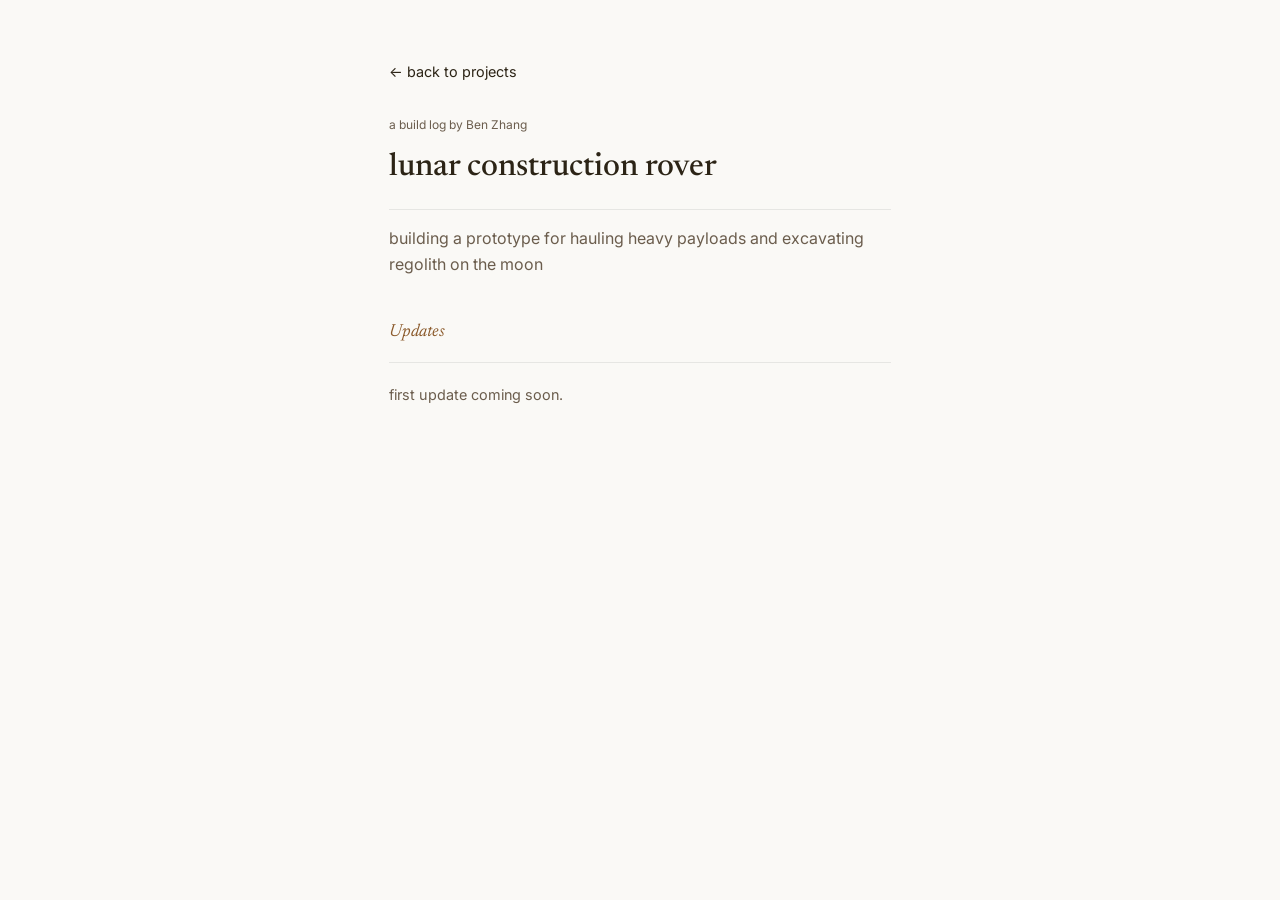
==== lunar-construction-rover/index.html @ 7df46fa9 "Add lunar construction rover project and build log" ====
<!DOCTYPE html>
<html lang="en">
<head>
    <meta charset="utf-8">
    <meta name="viewport" content="width=device-width, initial-scale=1">
    <meta name="description" content="Building a prototype for hauling heavy payloads and excavating regolith on the moon. Project updates by Ben Zhang.">
    <title>Lunar Construction Rover — Ben Zhang</title>
    <link rel="preconnect" href="https://fonts.googleapis.com">
    <link rel="preconnect" href="https://fonts.gstatic.com" crossorigin>
    <link href="https://fonts.googleapis.com/css2?family=Inter:wght@400;500;600&family=Newsreader:ital,wght@0,400;0,500;1,400&display=swap" rel="stylesheet">
    <link rel="stylesheet" href="../css/styles.css">
</head>
<body>
    <main class="page">
        <nav class="links back-link" aria-label="Back to homepage">
            <a href="../#projects">&larr; back to projects</a>
        </nav>

        <header class="header">
            <p class="project-label">a build log by Ben Zhang</p>
            <div class="header-top">
                <h1>lunar construction rover</h1>
            </div>
            <p class="intro">building a prototype for hauling heavy payloads and excavating regolith on the moon</p>
        </header>

        <section class="build-log" aria-labelledby="updates-heading">
            <h2 id="updates-heading">Updates</h2>

            <!-- Add new posts here, newest first. See README.md for instructions.
            <article class="log-entry" id="your-update-slug">
                <time datetime="YYYY-MM-DD">Month D, YYYY</time>
                <h3><a href="#your-update-slug">Your update title</a></h3>
                <div class="log-content">
                    <p>Write your update here.</p>
                    <figure>
                        <img src="../images/rover/your-photo.jpg" alt="Describe the photo" loading="lazy">
                        <figcaption>Add an optional caption.</figcaption>
                    </figure>
                </div>
            </article>
            -->

            <!-- Remove this empty state when publishing the first update. -->
            <p class="log-empty">first update coming soon.</p>
        </section>
    </main>
</body>
</html>
---- css/styles.css ----
:root {
    --bg: #faf9f6;
    --text: #2c2416;
    --text-muted: #6b5d4d;
    --accent: #8b5a2b;
    --border: rgba(0, 0, 0, 0.08);
}

* {
    margin: 0;
    padding: 0;
    box-sizing: border-box;
}

body {
    font-family: 'Inter', -apple-system, sans-serif;
    background: var(--bg);
    color: var(--text);
    line-height: 1.6;
    -webkit-font-smoothing: antialiased;
}

.page {
    max-width: 550px;
    margin: 0 auto;
    padding: 60px 24px 80px;
}

/* Header */
.header {
    margin-bottom: 40px;
}

.header-top {
    display: flex;
    justify-content: space-between;
    align-items: baseline;
    margin-bottom: 16px;
    padding-bottom: 16px;
    border-bottom: 1px solid var(--border);
}

.header-top h1 {
    font-family: 'Newsreader', Georgia, serif;
    font-size: 2rem;
    font-weight: 500;
}

.age-display {
    font-size: 0.75rem;
    color: var(--text-muted);
    font-variant-numeric: tabular-nums;
}

.intro {
    color: var(--text-muted);
    margin-bottom: 20px;
    line-height: 1.6;
}

.links {
    display: flex;
    gap: 20px;
}

.links a {
    color: var(--text);
    text-decoration: none;
    font-size: 0.9rem;
    transition: color 0.2s;
}

.links a:hover {
    color: var(--accent);
}

/* Projects */
.projects {
    margin-bottom: 24px;
}

.projects h2,
.build-log > h2 {
    font-family: 'Newsreader', Georgia, serif;
    font-size: 1.1rem;
    font-weight: 400;
    font-style: italic;
    color: var(--accent);
    margin-bottom: 16px;
}

.project-list {
    list-style: none;
}

.project-list li {
    margin-bottom: 14px;
    padding-bottom: 14px;
    border-bottom: 1px solid rgba(0, 0, 0, 0.05);
}

.project-list li:last-child {
    border-bottom: none;
    margin-bottom: 0;
    padding-bottom: 0;
}

.project-list a {
    color: var(--text);
    text-decoration: none;
    font-weight: 500;
    display: block;
    margin-bottom: 4px;
    transition: color 0.2s;
}

.project-list a:hover {
    color: var(--accent);
}

.project-list span {
    font-size: 0.85rem;
    color: var(--text-muted);
}

.projects-expanded {
    max-height: 0;
    overflow: hidden;
    transition: max-height 0.4s ease;
}

.projects-expanded .project-list {
    margin-top: 0;
}

.projects-expanded .project-list li:first-child {
    padding-top: 14px;
    border-top: 1px solid rgba(0, 0, 0, 0.05);
}

.see-more {
    display: inline-block;
    margin-top: 12px;
    font-size: 0.9rem;
    color: var(--accent);
    text-decoration: none;
    transition: color 0.2s;
    background: none;
    border: none;
    padding: 0;
    cursor: pointer;
    font-family: inherit;
}

.see-more:hover {
    color: var(--text);
}

/* Lunar construction rover build log */
.back-link {
    margin-bottom: 32px;
}

.project-label {
    margin-bottom: 8px;
    font-size: 0.75rem;
    color: var(--text-muted);
}

.log-empty {
    color: var(--text-muted);
    font-size: 0.9rem;
    padding: 20px 0;
    border-top: 1px solid var(--border);
}

.log-entry {
    padding: 24px 0 32px;
    border-top: 1px solid var(--border);
    scroll-margin-top: 24px;
}

.log-entry time {
    font-size: 0.75rem;
    color: var(--text-muted);
}

.log-entry h3 {
    font-family: 'Newsreader', Georgia, serif;
    font-size: 1.5rem;
    font-weight: 500;
    line-height: 1.3;
    margin: 8px 0 16px;
}

.log-entry h3 a {
    color: inherit;
    text-decoration: none;
}

.log-entry h3 a:hover {
    color: var(--accent);
}

.log-content {
    overflow-wrap: anywhere;
}

.log-content > * + * {
    margin-top: 16px;
}

.log-content a {
    color: var(--accent);
    text-underline-offset: 3px;
}

.log-content ul,
.log-content ol {
    padding-left: 24px;
}

.log-content img,
.log-content video {
    display: block;
    max-width: 100%;
    height: auto;
    border-radius: 4px;
}

.log-content figcaption {
    margin-top: 8px;
    font-size: 0.8rem;
    color: var(--text-muted);
}

/* Responsive */
@media (max-width: 480px) {
    .page {
        padding: 40px 20px 60px;
    }

    .header-top {
        flex-direction: column;
        align-items: flex-start;
        gap: 4px;
    }

    .header-top h1 {
        font-size: 1.5rem;
    }

    .age-display {
        font-size: 0.9rem;
    }
}
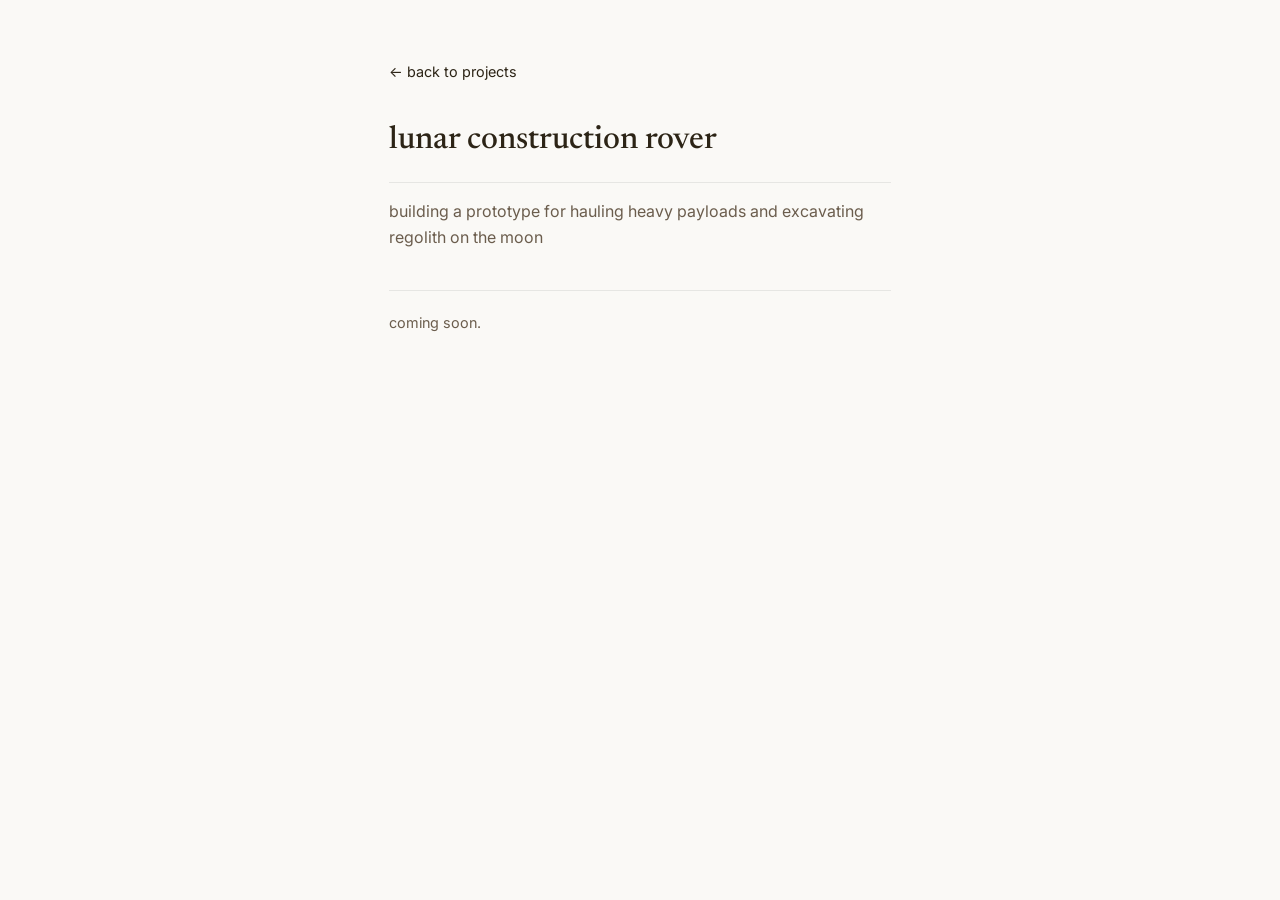
==== commit 8ac1c04b: "Simplify rover page to coming soon placeholder" ====
--- a/lunar-construction-rover/index.html
+++ b/lunar-construction-rover/index.html
@@ -3,7 +3,7 @@
 <head>
     <meta charset="utf-8">
     <meta name="viewport" content="width=device-width, initial-scale=1">
-    <meta name="description" content="Building a prototype for hauling heavy payloads and excavating regolith on the moon. Project updates by Ben Zhang.">
+    <meta name="description" content="Building a prototype for hauling heavy payloads and excavating regolith on the moon.">
     <title>Lunar Construction Rover — Ben Zhang</title>
     <link rel="preconnect" href="https://fonts.googleapis.com">
     <link rel="preconnect" href="https://fonts.gstatic.com" crossorigin>
@@ -17,33 +17,13 @@
         </nav>
 
         <header class="header">
-            <p class="project-label">a build log by Ben Zhang</p>
             <div class="header-top">
                 <h1>lunar construction rover</h1>
             </div>
             <p class="intro">building a prototype for hauling heavy payloads and excavating regolith on the moon</p>
         </header>
 
-        <section class="build-log" aria-labelledby="updates-heading">
-            <h2 id="updates-heading">Updates</h2>
-
-            <!-- Add new posts here, newest first. See README.md for instructions.
-            <article class="log-entry" id="your-update-slug">
-                <time datetime="YYYY-MM-DD">Month D, YYYY</time>
-                <h3><a href="#your-update-slug">Your update title</a></h3>
-                <div class="log-content">
-                    <p>Write your update here.</p>
-                    <figure>
-                        <img src="../images/rover/your-photo.jpg" alt="Describe the photo" loading="lazy">
-                        <figcaption>Add an optional caption.</figcaption>
-                    </figure>
-                </div>
-            </article>
-            -->
-
-            <!-- Remove this empty state when publishing the first update. -->
-            <p class="log-empty">first update coming soon.</p>
-        </section>
+        <p class="coming-soon">coming soon.</p>
     </main>
 </body>
 </html>
--- a/css/styles.css
+++ b/css/styles.css
@@ -79,8 +79,7 @@
     margin-bottom: 24px;
 }
 
-.projects h2,
-.build-log > h2 {
+.projects h2 {
     font-family: 'Newsreader', Georgia, serif;
     font-size: 1.1rem;
     font-weight: 400;
@@ -156,82 +155,16 @@
     color: var(--text);
 }
 
-/* Lunar construction rover build log */
+/* Project page */
 .back-link {
     margin-bottom: 32px;
 }
 
-.project-label {
-    margin-bottom: 8px;
-    font-size: 0.75rem;
-    color: var(--text-muted);
-}
-
-.log-empty {
+.coming-soon {
     color: var(--text-muted);
     font-size: 0.9rem;
     padding: 20px 0;
     border-top: 1px solid var(--border);
-}
-
-.log-entry {
-    padding: 24px 0 32px;
-    border-top: 1px solid var(--border);
-    scroll-margin-top: 24px;
-}
-
-.log-entry time {
-    font-size: 0.75rem;
-    color: var(--text-muted);
-}
-
-.log-entry h3 {
-    font-family: 'Newsreader', Georgia, serif;
-    font-size: 1.5rem;
-    font-weight: 500;
-    line-height: 1.3;
-    margin: 8px 0 16px;
-}
-
-.log-entry h3 a {
-    color: inherit;
-    text-decoration: none;
-}
-
-.log-entry h3 a:hover {
-    color: var(--accent);
-}
-
-.log-content {
-    overflow-wrap: anywhere;
-}
-
-.log-content > * + * {
-    margin-top: 16px;
-}
-
-.log-content a {
-    color: var(--accent);
-    text-underline-offset: 3px;
-}
-
-.log-content ul,
-.log-content ol {
-    padding-left: 24px;
-}
-
-.log-content img,
-.log-content video {
-    display: block;
-    max-width: 100%;
-    height: auto;
-    border-radius: 4px;
-}
-
-.log-content figcaption {
-    margin-top: 8px;
-    font-size: 0.8rem;
-    color: var(--text-muted);
 }
 
 /* Responsive */
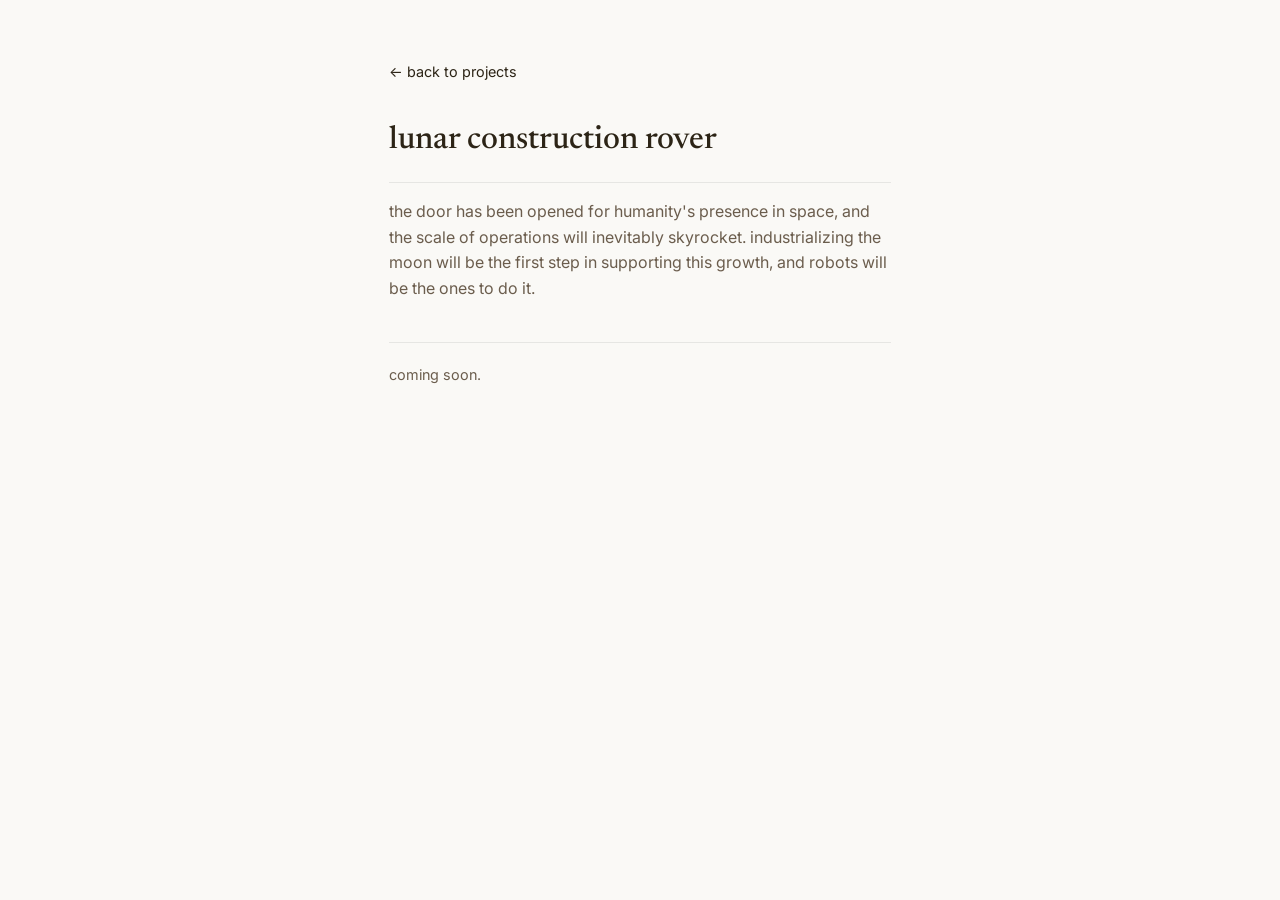
==== commit ec0a3115: "Update introduction paragraph in index.html" ====
--- a/lunar-construction-rover/index.html
+++ b/lunar-construction-rover/index.html
@@ -20,7 +20,7 @@
             <div class="header-top">
                 <h1>lunar construction rover</h1>
             </div>
-            <p class="intro">building a prototype for hauling heavy payloads and excavating regolith on the moon</p>
+            <p class="intro">the door has been opened for humanity's presence in space, and the scale of operations will inevitably skyrocket. industrializing the moon will be the first step in supporting this growth, and robots will be the ones to do it.</p>
         </header>
 
         <p class="coming-soon">coming soon.</p>
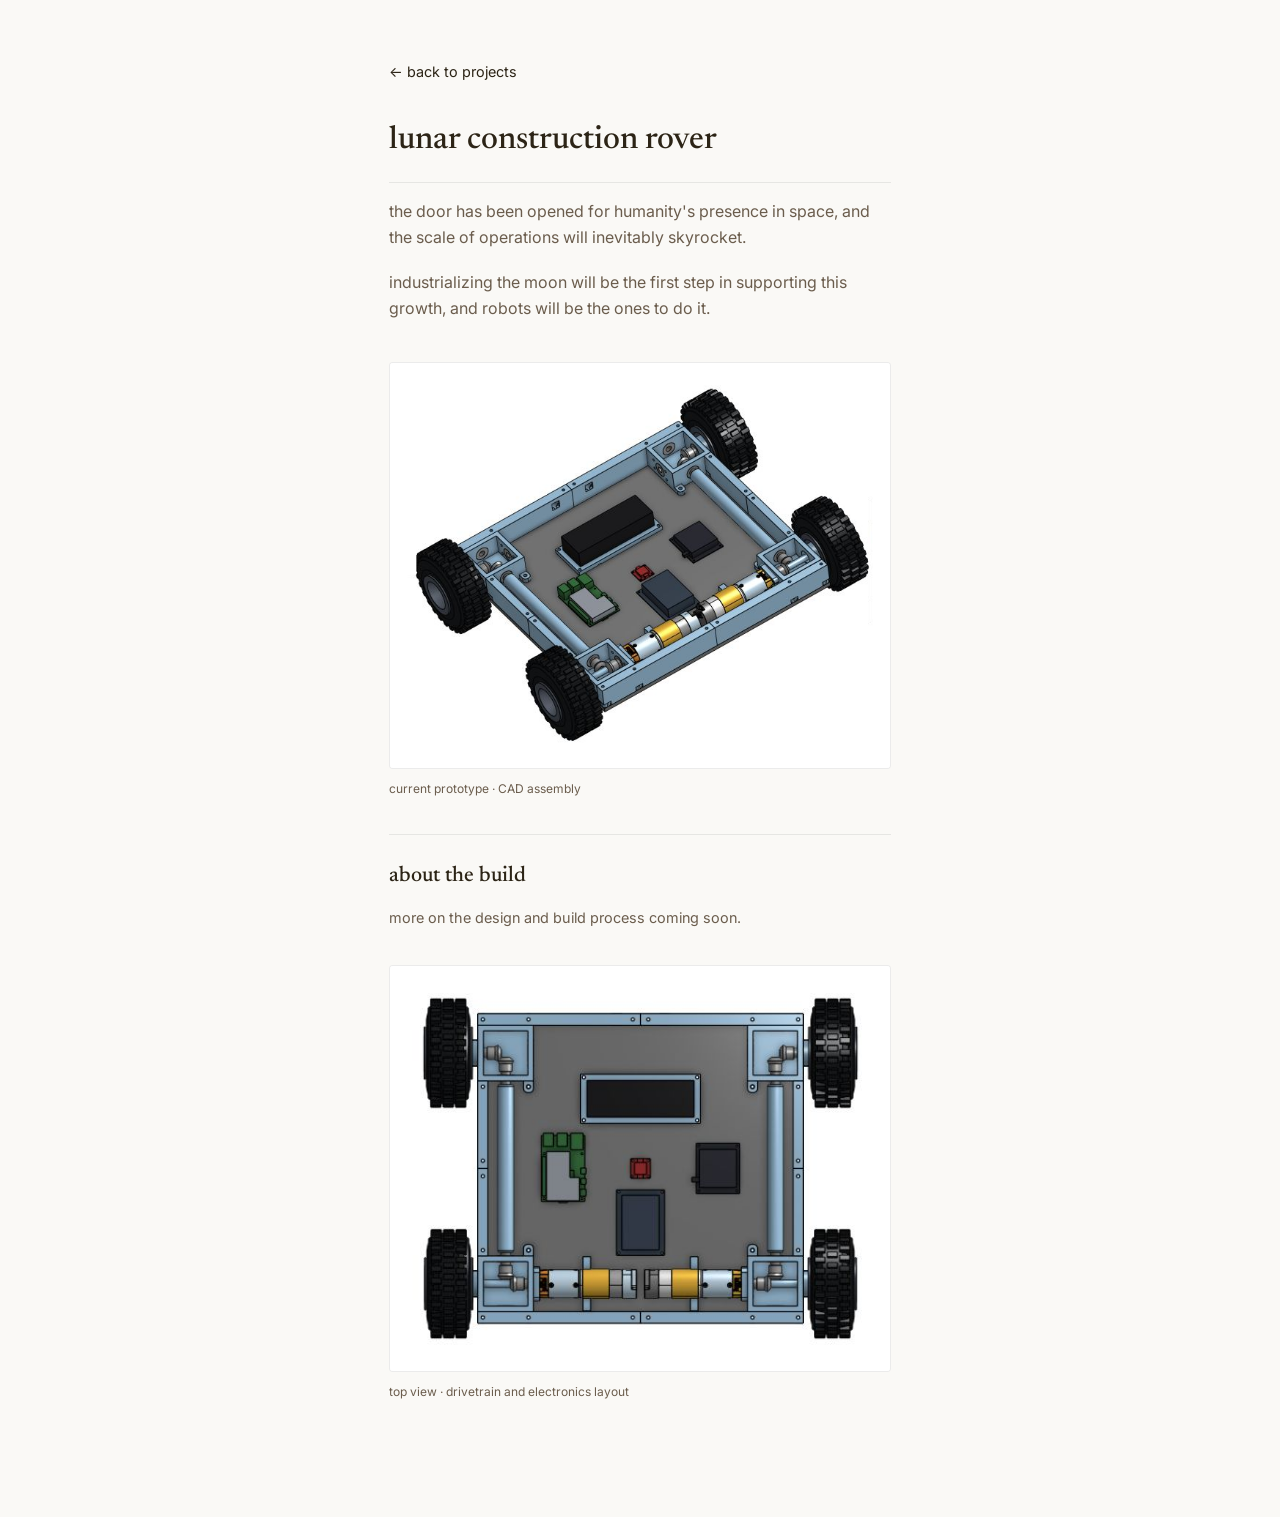
==== commit 8dfc00d7: "Add rover CAD gallery and write-up section" ====
--- a/lunar-construction-rover/index.html
+++ b/lunar-construction-rover/index.html
@@ -20,10 +20,35 @@
             <div class="header-top">
                 <h1>lunar construction rover</h1>
             </div>
-            <p class="intro">the door has been opened for humanity's presence in space, and the scale of operations will inevitably skyrocket. industrializing the moon will be the first step in supporting this growth, and robots will be the ones to do it.</p>
+            <p class="intro">the door has been opened for humanity's presence in space, and the scale of operations will inevitably skyrocket.</p>
+            <p class="intro">industrializing the moon will be the first step in supporting this growth, and robots will be the ones to do it.</p>
         </header>
 
-        <p class="coming-soon">coming soon.</p>
+        <figure class="project-figure">
+            <a href="../images/rover/rover-three-quarter.png" aria-label="Open full-size rover CAD image">
+                <img src="../images/rover/rover-three-quarter.png" width="682" height="553"
+                     alt="Three-quarter CAD view of the four-wheel rover, showing its chassis, drivetrain, battery, and electronics."
+                     fetchpriority="high">
+            </a>
+            <figcaption>current prototype &middot; CAD assembly</figcaption>
+        </figure>
+
+        <section class="project-writing" aria-labelledby="about-build">
+            <h2 id="about-build">about the build</h2>
+            <!-- Replace the paragraph below with your write-up. Add more <p> elements
+                 for the project goals, design decisions, fabrication, and test results.
+                 Keep untested design targets separate from measured performance. -->
+            <p class="writing-placeholder">more on the design and build process coming soon.</p>
+        </section>
+
+        <figure class="project-figure">
+            <a href="../images/rover/rover-top.png" aria-label="Open full-size rover layout image">
+                <img src="../images/rover/rover-top.png" width="534" height="433"
+                     alt="Top-down CAD view of the rover showing two motors, longitudinal driveshafts, four wheel gear housings, and the electronics layout."
+                     loading="lazy" decoding="async">
+            </a>
+            <figcaption>top view &middot; drivetrain and electronics layout</figcaption>
+        </figure>
     </main>
 </body>
 </html>
--- a/css/styles.css
+++ b/css/styles.css
@@ -167,6 +167,58 @@
     border-top: 1px solid var(--border);
 }
 
+/* Rover project images and editable write-up */
+.project-figure {
+    margin: 0 0 36px;
+}
+
+.project-figure a {
+    display: block;
+    border: 1px solid var(--border);
+    border-radius: 4px;
+    overflow: hidden;
+    background: #fff;
+}
+
+.project-figure a:focus-visible {
+    outline: 2px solid var(--accent);
+    outline-offset: 4px;
+}
+
+.project-figure img {
+    display: block;
+    width: 100%;
+    height: auto;
+}
+
+.project-figure figcaption {
+    margin-top: 10px;
+    color: var(--text-muted);
+    font-size: 0.75rem;
+}
+
+.project-writing {
+    margin-bottom: 36px;
+    padding-top: 24px;
+    border-top: 1px solid var(--border);
+}
+
+.project-writing h2 {
+    margin-bottom: 12px;
+    font-family: 'Newsreader', Georgia, serif;
+    font-size: 1.35rem;
+    font-weight: 500;
+}
+
+.project-writing p {
+    margin-bottom: 16px;
+    font-size: 0.9rem;
+}
+
+.project-writing .writing-placeholder {
+    color: var(--text-muted);
+}
+
 /* Responsive */
 @media (max-width: 480px) {
     .page {
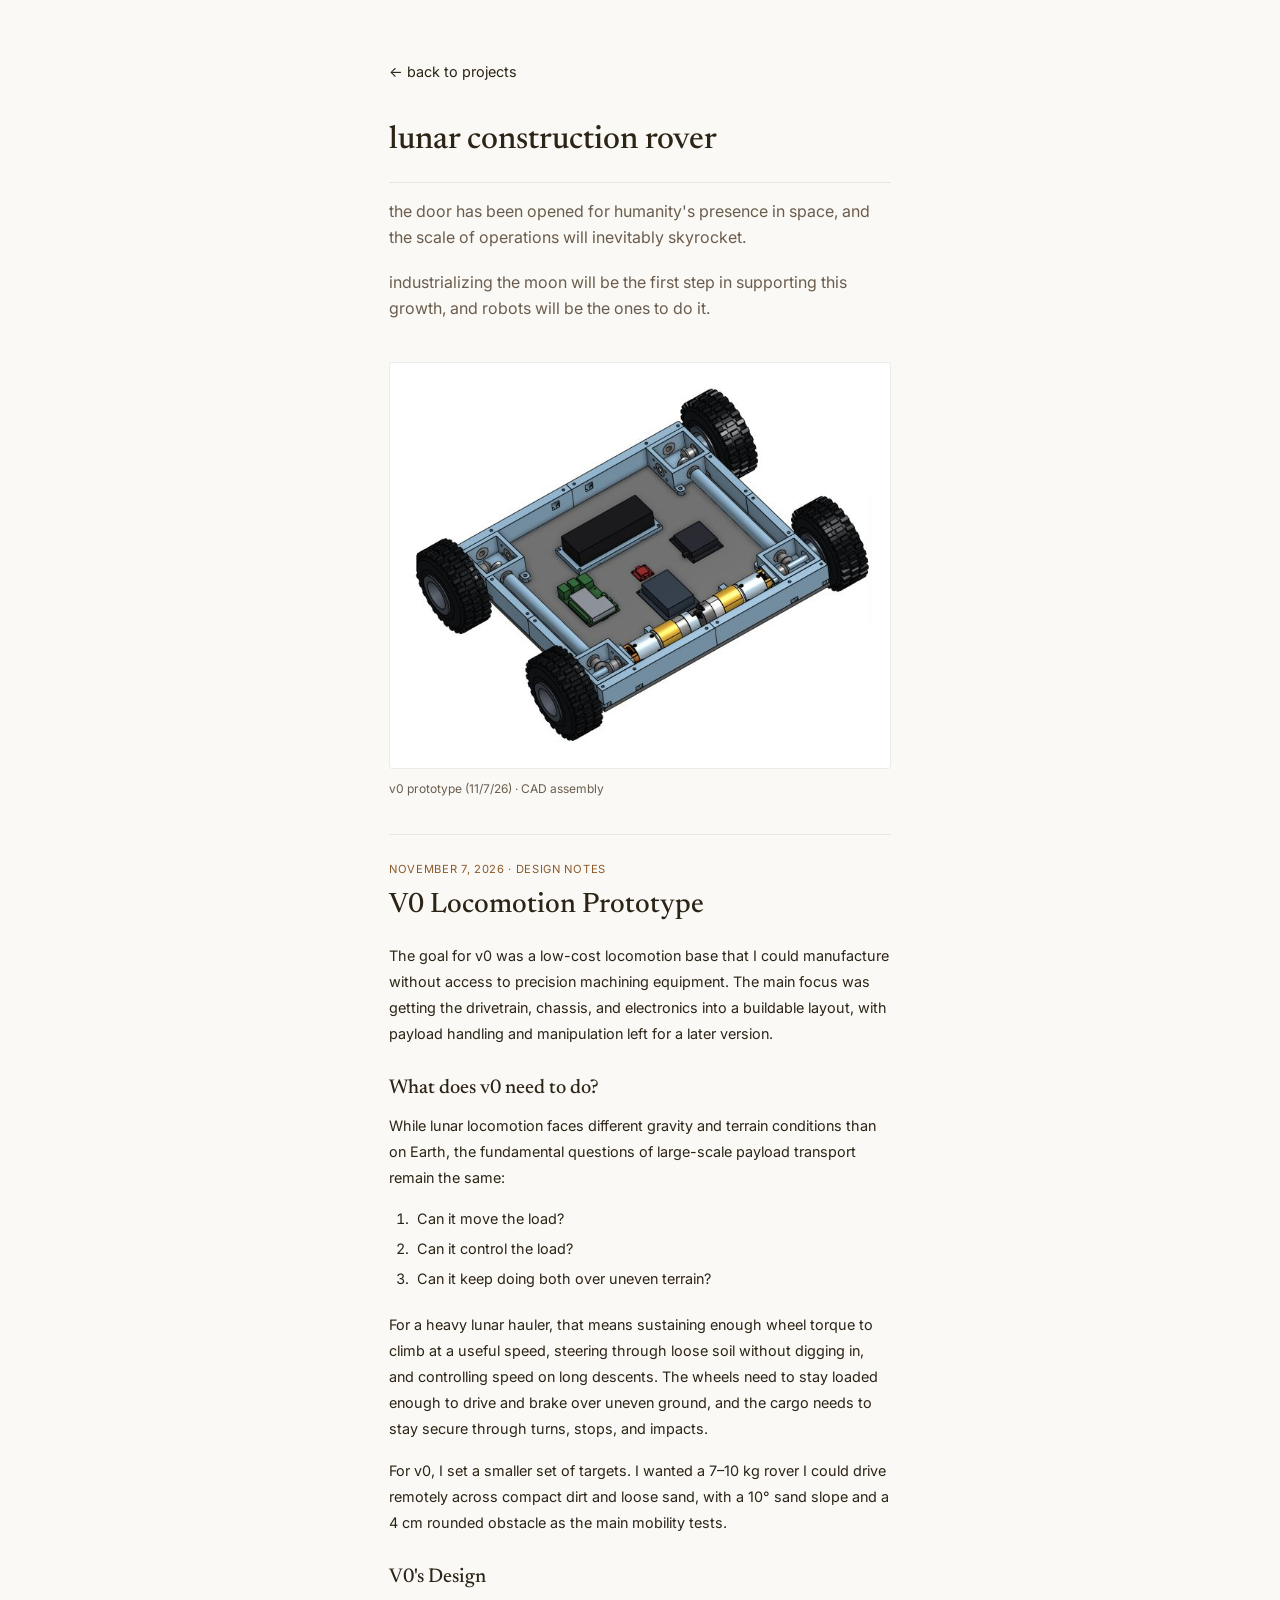
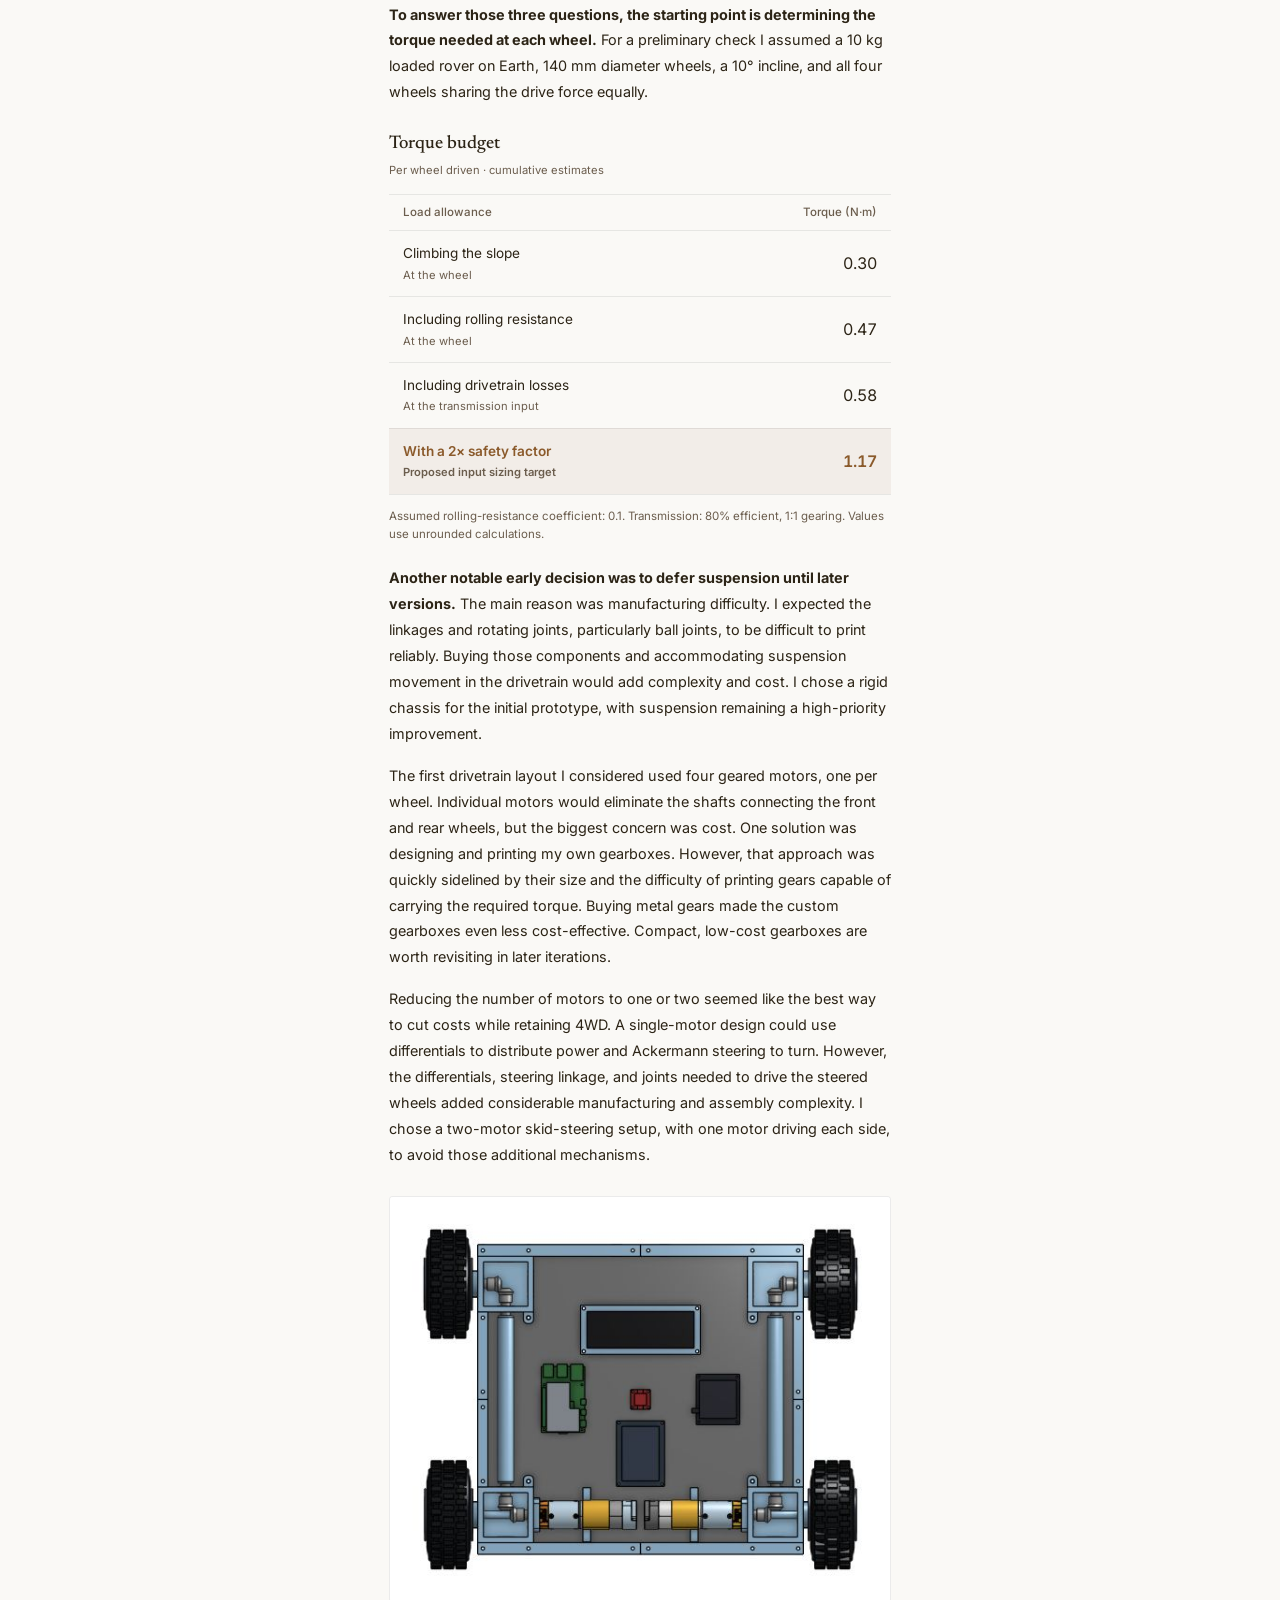
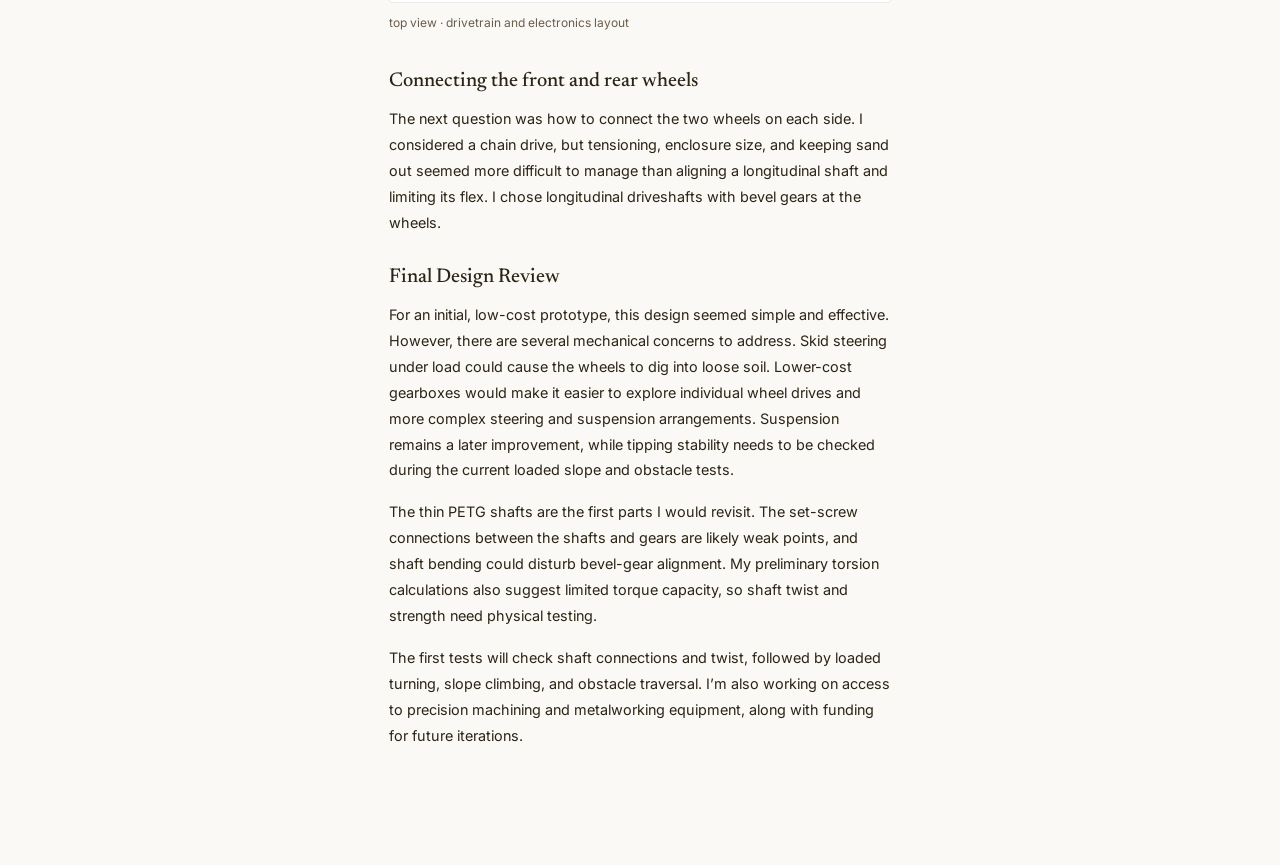
==== commit 454bd870: "update rover project" ====
--- a/lunar-construction-rover/index.html
+++ b/lunar-construction-rover/index.html
@@ -8,7 +8,7 @@
     <link rel="preconnect" href="https://fonts.googleapis.com">
     <link rel="preconnect" href="https://fonts.gstatic.com" crossorigin>
     <link href="https://fonts.googleapis.com/css2?family=Inter:wght@400;500;600&family=Newsreader:ital,wght@0,400;0,500;1,400&display=swap" rel="stylesheet">
-    <link rel="stylesheet" href="../css/styles.css">
+    <link rel="stylesheet" href="../css/styles.css?v=rover-list-1">
 </head>
 <body>
     <main class="page">
@@ -25,30 +25,64 @@
         </header>
 
         <figure class="project-figure">
-            <a href="../images/rover/rover-three-quarter.png" aria-label="Open full-size rover CAD image">
-                <img src="../images/rover/rover-three-quarter.png" width="682" height="553"
-                     alt="Three-quarter CAD view of the four-wheel rover, showing its chassis, drivetrain, battery, and electronics."
-                     fetchpriority="high">
-            </a>
-            <figcaption>current prototype &middot; CAD assembly</figcaption>
+            <img src="../images/rover/rover-three-quarter.png" width="682" height="553"
+                 alt="Three-quarter CAD view of the four-wheel rover, showing its chassis, drivetrain, battery, and electronics."
+                 fetchpriority="high">
+            <figcaption>v0 prototype (11/7/26) &middot; CAD assembly</figcaption>
         </figure>
 
         <section class="project-writing" aria-labelledby="about-build">
-            <h2 id="about-build">about the build</h2>
-            <!-- Replace the paragraph below with your write-up. Add more <p> elements
-                 for the project goals, design decisions, fabrication, and test results.
-                 Keep untested design targets separate from measured performance. -->
-            <p class="writing-placeholder">more on the design and build process coming soon.</p>
-        </section>
+            <p class="project-date"><time datetime="2026-11-07">November 7, 2026</time> &middot; Design notes</p>
+            <h2 id="about-build">V0 Locomotion Prototype</h2>
+            <p>The goal for v0 was a low-cost locomotion base that I could manufacture without access to precision machining equipment. The main focus was getting the drivetrain, chassis, and electronics into a buildable layout, with payload handling and manipulation left for a later version.</p>
 
-        <figure class="project-figure">
-            <a href="../images/rover/rover-top.png" aria-label="Open full-size rover layout image">
+            <h3>What does v0 need to do?</h3>
+            <p>While lunar locomotion faces different gravity and terrain conditions than on Earth, the fundamental questions of large-scale payload transport remain the same:</p>
+            <ol class="design-questions">
+                <li>Can it move the load?</li>
+                <li>Can it control the load?</li>
+                <li>Can it keep doing both over uneven terrain?</li>
+            </ol>
+            <p>For a heavy lunar hauler, that means sustaining enough wheel torque to climb at a useful speed, steering through loose soil without digging in, and controlling speed on long descents. The wheels need to stay loaded enough to drive and brake over uneven ground, and the cargo needs to stay secure through turns, stops, and impacts.</p>
+            <p>For v0, I set a smaller set of targets. I wanted a 7–10 kg rover I could drive remotely across compact dirt and loose sand, with a 10° sand slope and a 4 cm rounded obstacle as the main mobility tests.</p>
+
+            <h3>V0's Design</h3>
+            <p><strong>To answer those three questions, the starting point is determining the torque needed at each wheel.</strong>  For a preliminary check I assumed a 10 kg loaded rover on Earth, 140 mm diameter wheels, a 10° incline, and all four wheels sharing the drive force equally.</p>
+            <figure class="torque-summary" aria-labelledby="torque-caption">
+                <table class="torque-table">
+                    <caption id="torque-caption">Torque budget <span>Per wheel driven · cumulative estimates</span></caption>
+                    <thead>
+                        <tr><th scope="col">Load allowance</th><th scope="col">Torque <span>(N·m)</span></th></tr>
+                    </thead>
+                    <tbody>
+                        <tr><th scope="row">Climbing the slope<span>At the wheel</span></th><td>0.30</td></tr>
+                        <tr><th scope="row">Including rolling resistance<span>At the wheel</span></th><td>0.47</td></tr>
+                        <tr><th scope="row">Including drivetrain losses<span>At the transmission input</span></th><td>0.58</td></tr>
+                        <tr class="torque-target"><th scope="row">With a 2× safety factor<span>Proposed input sizing target</span></th><td>1.17</td></tr>
+                    </tbody>
+                </table>
+                <p class="torque-note">Assumed rolling-resistance coefficient: 0.1. Transmission: 80% efficient, 1:1 gearing. Values use unrounded calculations.</p>
+            </figure>
+            <p><strong>Another notable early decision was to defer suspension until later versions.</strong> The main reason was manufacturing difficulty. I expected the linkages and rotating joints, particularly ball joints, to be difficult to print reliably. Buying those components and accommodating suspension movement in the drivetrain would add complexity and cost. I chose a rigid chassis for the initial prototype, with suspension remaining a high-priority improvement.</p>
+
+            <p>The first drivetrain layout I considered used four geared motors, one per wheel. Individual motors would eliminate the shafts connecting the front and rear wheels, but the biggest concern was cost. One solution was designing and printing my own gearboxes. However, that approach was quickly sidelined by their size and the difficulty of printing gears capable of carrying the required torque. Buying metal gears made the custom gearboxes even less cost-effective. Compact, low-cost gearboxes are worth revisiting in later iterations.</p>
+            <p>Reducing the number of motors to one or two seemed like the best way to cut costs while retaining 4WD. A single-motor design could use differentials to distribute power and Ackermann steering to turn. However, the differentials, steering linkage, and joints needed to drive the steered wheels added considerable manufacturing and assembly complexity. I chose a two-motor skid-steering setup, with one motor driving each side, to avoid those additional mechanisms.</p>
+
+            <figure class="project-figure layout-figure">
                 <img src="../images/rover/rover-top.png" width="534" height="433"
                      alt="Top-down CAD view of the rover showing two motors, longitudinal driveshafts, four wheel gear housings, and the electronics layout."
                      loading="lazy" decoding="async">
-            </a>
-            <figcaption>top view &middot; drivetrain and electronics layout</figcaption>
-        </figure>
+                <figcaption>top view &middot; drivetrain and electronics layout</figcaption>
+            </figure>
+
+            <h3>Connecting the front and rear wheels</h3>
+            <p>The next question was how to connect the two wheels on each side. I considered a chain drive, but tensioning, enclosure size, and keeping sand out seemed more difficult to manage than aligning a longitudinal shaft and limiting its flex. I chose longitudinal driveshafts with bevel gears at the wheels.</p>
+
+            <h3>Final Design Review</h3>
+            <p>For an initial, low-cost prototype, this design seemed simple and effective. However, there are several mechanical concerns to address. Skid steering under load could cause the wheels to dig into loose soil. Lower-cost gearboxes would make it easier to explore individual wheel drives and more complex steering and suspension arrangements. Suspension remains a later improvement, while tipping stability needs to be checked during the current loaded slope and obstacle tests.</p>
+            <p>The thin PETG shafts are the first parts I would revisit. The set-screw connections between the shafts and gears are likely weak points, and shaft bending could disturb bevel-gear alignment. My preliminary torsion calculations also suggest limited torque capacity, so shaft twist and strength need physical testing.</p>
+            <p>The first tests will check shaft connections and twist, followed by loaded turning, slope climbing, and obstacle traversal. I’m also working on access to precision machining and metalworking equipment, along with funding for future iterations.</p>
+        </section>
     </main>
 </body>
 </html>
--- a/css/styles.css
+++ b/css/styles.css
@@ -172,23 +172,13 @@
     margin: 0 0 36px;
 }
 
-.project-figure a {
-    display: block;
-    border: 1px solid var(--border);
-    border-radius: 4px;
-    overflow: hidden;
-    background: #fff;
-}
-
-.project-figure a:focus-visible {
-    outline: 2px solid var(--accent);
-    outline-offset: 4px;
-}
-
 .project-figure img {
     display: block;
     width: 100%;
     height: auto;
+    border: 1px solid var(--border);
+    border-radius: 4px;
+    background: #fff;
 }
 
 .project-figure figcaption {
@@ -204,10 +194,19 @@
 }
 
 .project-writing h2 {
-    margin-bottom: 12px;
-    font-family: 'Newsreader', Georgia, serif;
-    font-size: 1.35rem;
-    font-weight: 500;
+    margin-bottom: 20px;
+    font-family: 'Newsreader', Georgia, serif;
+    font-size: 1.75rem;
+    font-weight: 500;
+    line-height: 1.2;
+}
+
+.project-writing h3 {
+    margin: 28px 0 12px;
+    font-family: 'Newsreader', Georgia, serif;
+    font-size: 1.25rem;
+    font-weight: 500;
+    line-height: 1.3;
 }
 
 .project-writing p {
@@ -215,8 +214,118 @@
     font-size: 0.9rem;
 }
 
-.project-writing .writing-placeholder {
-    color: var(--text-muted);
+.project-writing .project-date {
+    margin-bottom: 10px;
+    color: var(--accent);
+    font-size: 0.7rem;
+    letter-spacing: 0.06em;
+    text-transform: uppercase;
+}
+
+.project-writing p {
+    line-height: 1.8;
+}
+
+.torque-summary {
+    margin: 26px 0 22px;
+}
+
+.torque-table {
+    width: 100%;
+    border-collapse: collapse;
+    font-size: 0.85rem;
+    line-height: 1.45;
+}
+
+.torque-table caption {
+    padding-bottom: 16px;
+    text-align: left;
+    font-family: 'Newsreader', Georgia, serif;
+    font-size: 1.15rem;
+    font-weight: 500;
+}
+
+.torque-table caption span {
+    display: block;
+    margin-top: 4px;
+    font-family: 'Inter', sans-serif;
+    font-size: 0.7rem;
+    font-weight: 400;
+    color: var(--text-muted);
+}
+
+.torque-table thead th {
+    padding: 9px 14px;
+    border-top: 1px solid var(--border);
+    border-bottom: 1px solid var(--border);
+    color: var(--text-muted);
+    font-size: 0.72rem;
+    font-weight: 500;
+    text-align: left;
+}
+
+.torque-table tbody th,
+.torque-table td {
+    padding: 13px 14px;
+    border-bottom: 1px solid var(--border);
+    text-align: left;
+    font-weight: 400;
+}
+
+.torque-table tbody th span {
+    display: block;
+    margin-top: 3px;
+    color: var(--text-muted);
+    font-size: 0.7rem;
+}
+
+.torque-table td,
+.torque-table thead th:last-child {
+    width: 100px;
+    text-align: right;
+    white-space: nowrap;
+    font-variant-numeric: tabular-nums;
+}
+
+.torque-table td {
+    font-size: 1rem;
+}
+
+.torque-table .torque-target {
+    background: rgba(139, 90, 43, 0.07);
+}
+
+.torque-table .torque-target th,
+.torque-table .torque-target td {
+    color: var(--accent);
+    font-weight: 600;
+}
+
+.project-writing .torque-note {
+    margin: 12px 0 0;
+    color: var(--text-muted);
+    font-size: 0.72rem;
+    line-height: 1.6;
+}
+
+.project-writing .layout-figure {
+    margin: 28px 0 36px;
+}
+
+.project-next {
+    margin-top: 28px;
+    padding: 4px 0 0 20px;
+    border-left: 2px solid var(--accent);
+}
+
+.project-next h3 {
+    margin-top: 0;
+}
+
+.project-next .project-status {
+    margin-bottom: 0;
+    color: var(--text-muted);
+    font-size: 0.8rem;
 }
 
 /* Responsive */
@@ -239,3 +348,16 @@
         font-size: 0.9rem;
     }
 }
+
+.project-writing .design-questions {
+    list-style: decimal;
+    margin: 0 0 20px;
+    padding-left: 1.5rem;
+    font-size: 0.9rem;
+    line-height: 1.8;
+}
+
+.design-questions li {
+    padding-left: 0.25rem;
+    margin-bottom: 4px;
+}
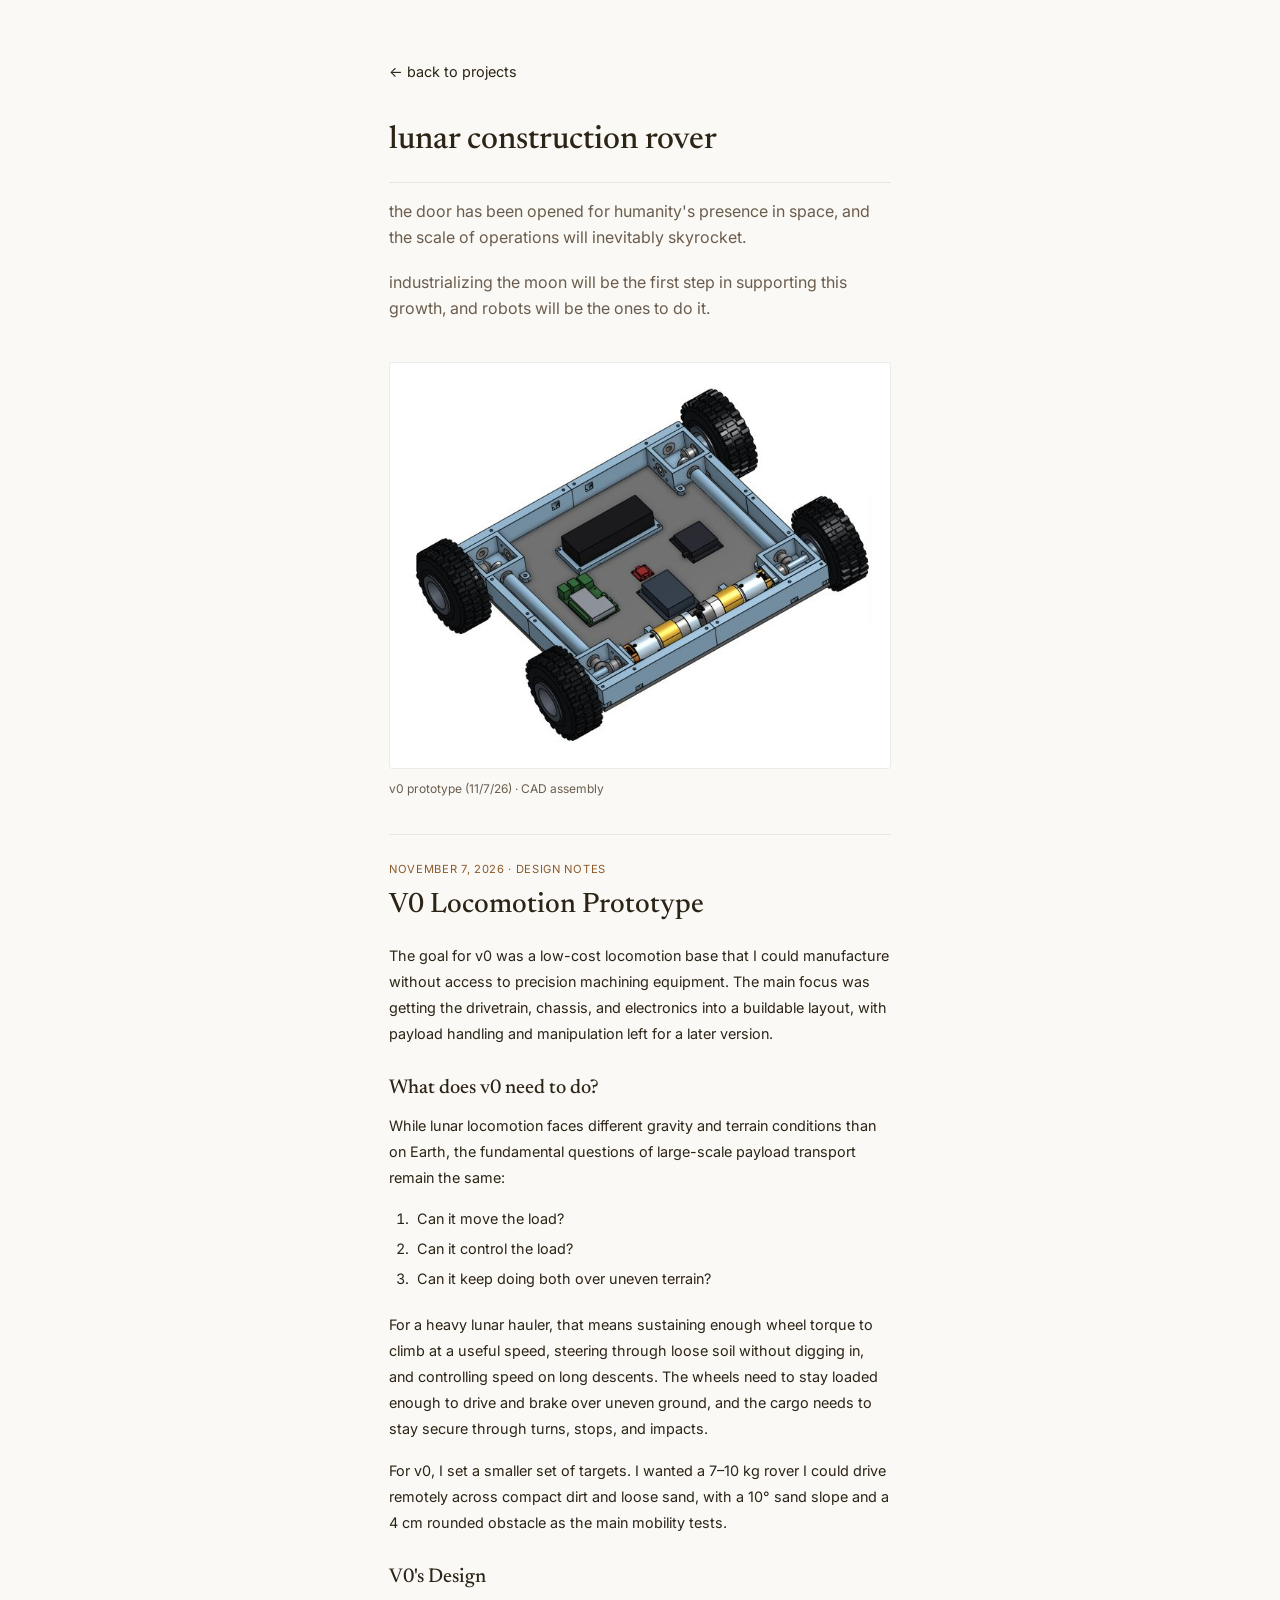
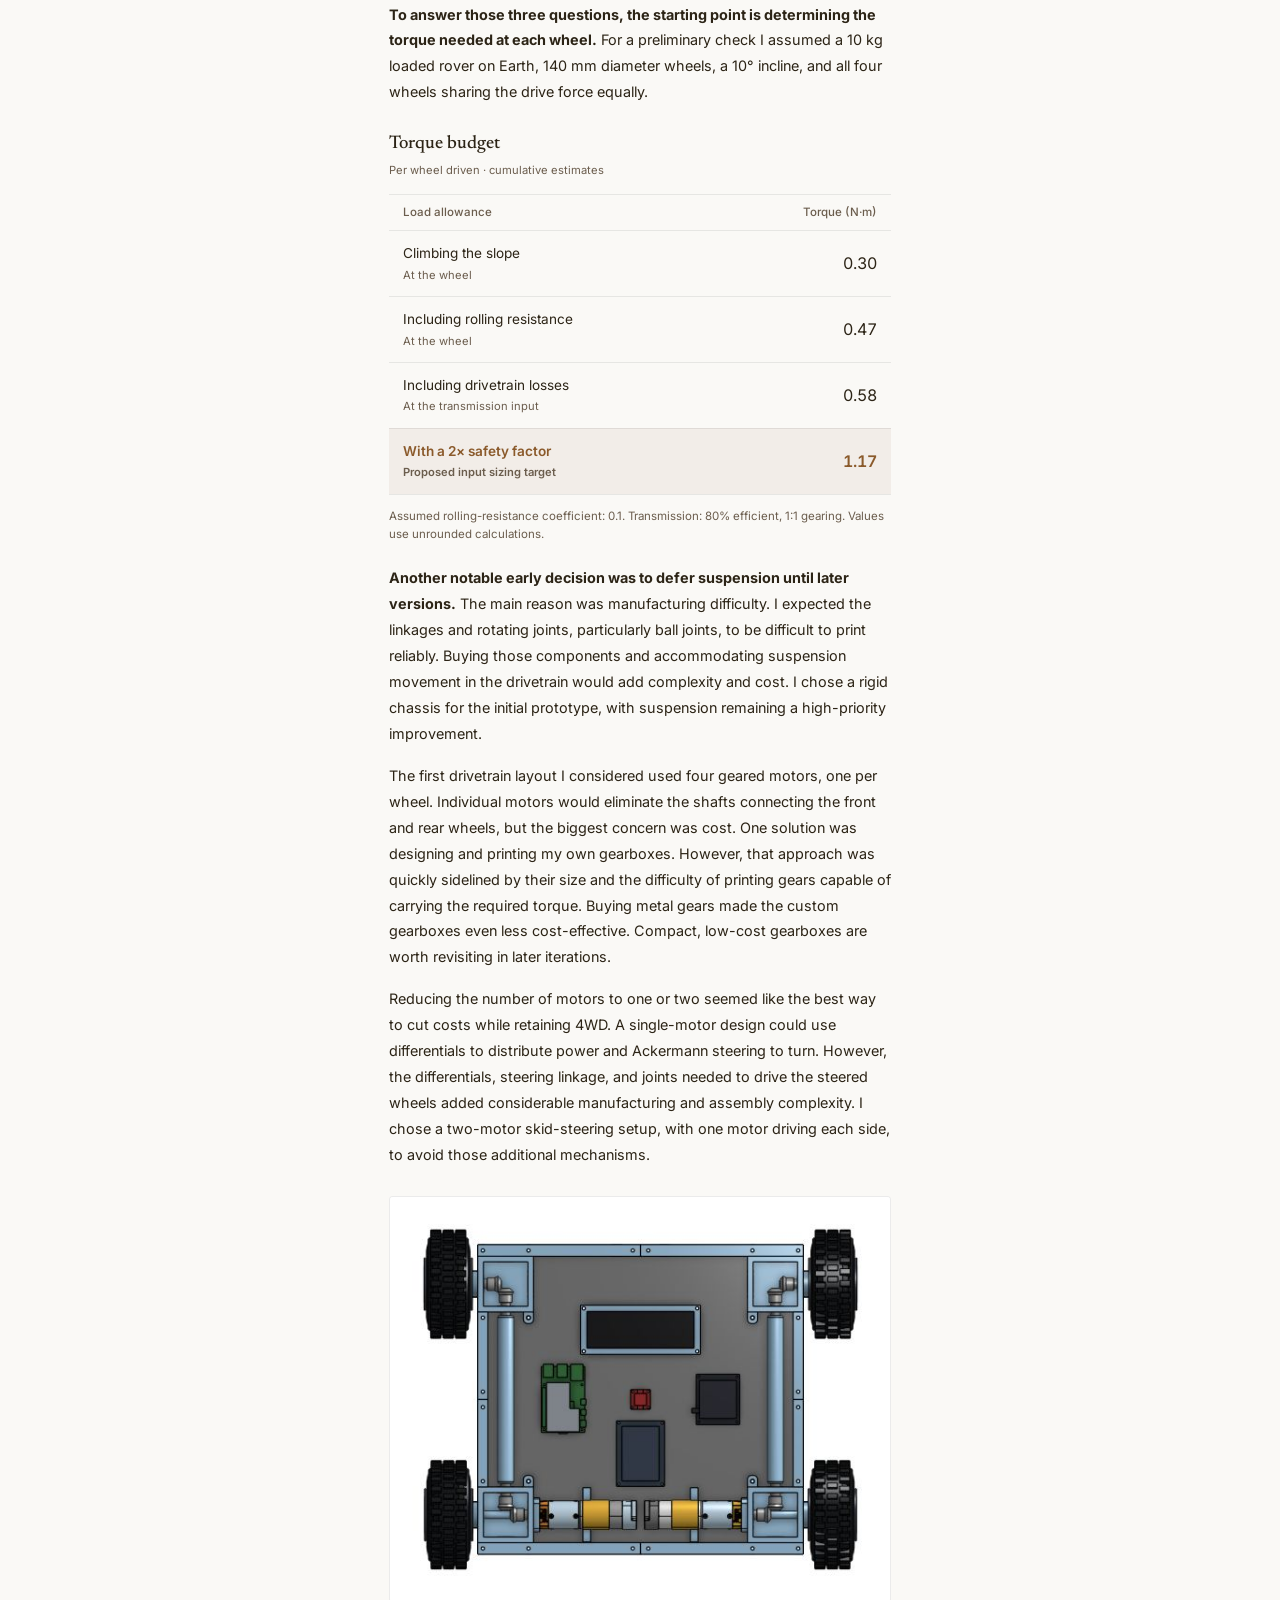
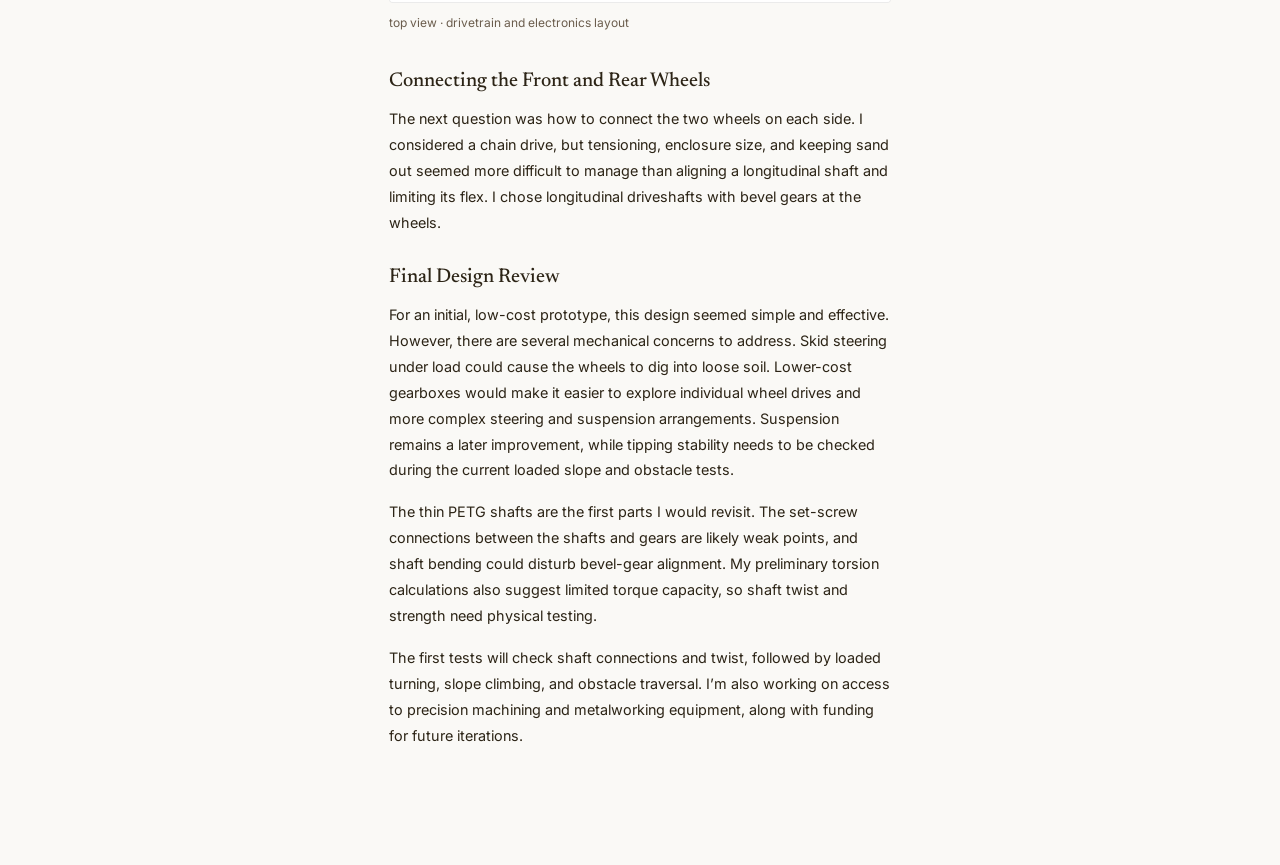
==== commit d8592cbb: "fix capitalization" ====
--- a/lunar-construction-rover/index.html
+++ b/lunar-construction-rover/index.html
@@ -75,7 +75,7 @@
                 <figcaption>top view &middot; drivetrain and electronics layout</figcaption>
             </figure>
 
-            <h3>Connecting the front and rear wheels</h3>
+            <h3>Connecting the Front and Rear Wheels</h3>
             <p>The next question was how to connect the two wheels on each side. I considered a chain drive, but tensioning, enclosure size, and keeping sand out seemed more difficult to manage than aligning a longitudinal shaft and limiting its flex. I chose longitudinal driveshafts with bevel gears at the wheels.</p>
 
             <h3>Final Design Review</h3>
